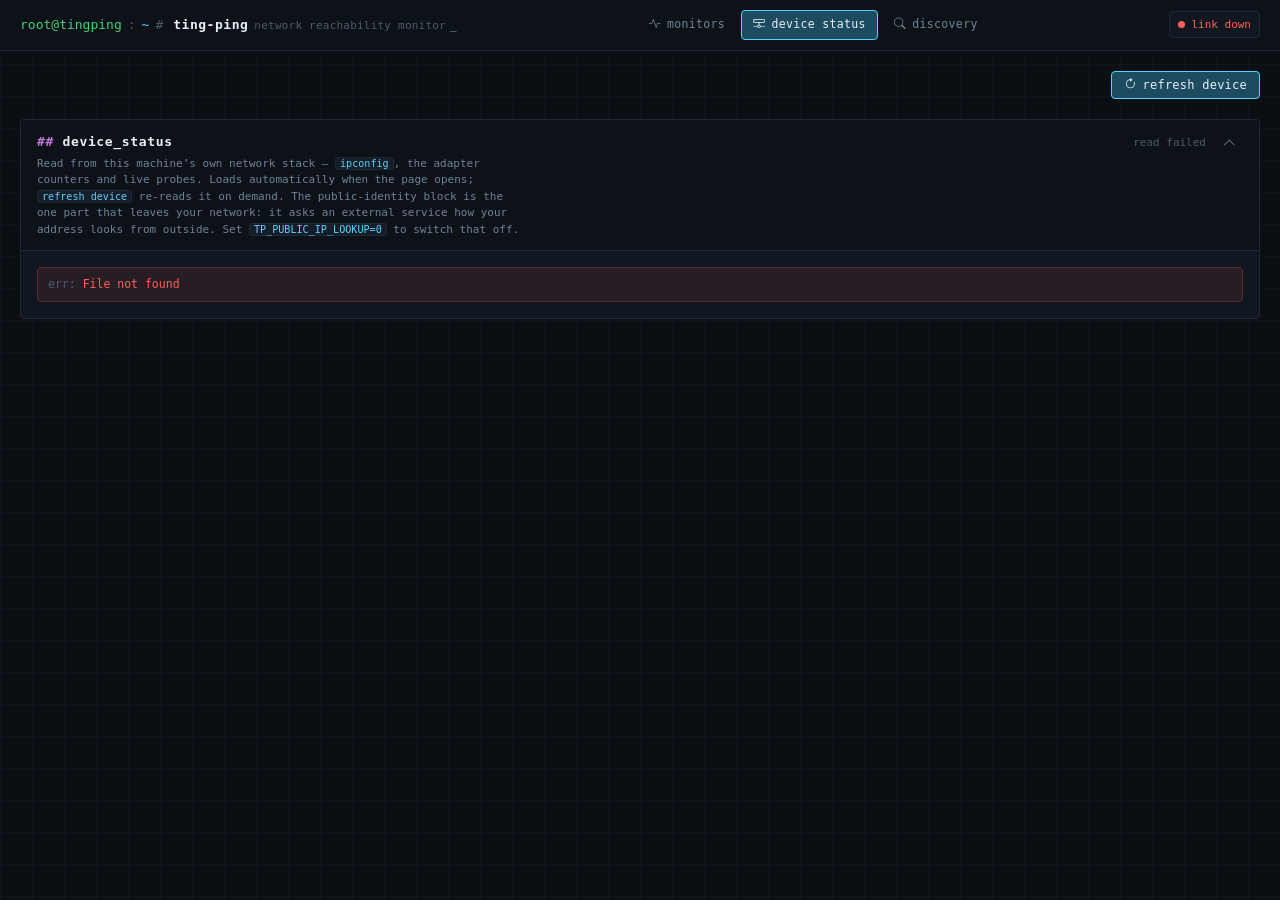
==== static/device.html @ 809aa9a5 "feat(discovery): implement network discovery and port scanning features - Added new API endpoints fo" ====
<!doctype html>
<html lang="en">
<head>
  <meta charset="UTF-8" />
  <meta name="viewport" content="width=device-width, initial-scale=1.0" />
  <title>TingPing — device status</title>
  <link rel="icon" type="image/svg+xml" href="/static/ting-ping-icon.svg">
  <link rel="stylesheet" href="https://cdn.jsdelivr.net/npm/bootstrap-icons@1.11.3/font/bootstrap-icons.css">
  <link rel="stylesheet" href="/static/css/style.css">
</head>
<body>
  <header class="app-header">
    <div class="brand">
      <span class="brand-prompt">root@tingping</span><span class="brand-sep">:</span><span class="brand-path">~</span><span class="brand-caret">#</span>
      <span class="brand-name">ting-ping</span>
      <span class="brand-tag">network reachability monitor</span>
    </div>

    <nav class="page-nav">
      <a href="/" class="nav-tab"><i class="bi bi-activity"></i> monitors</a>
      <a href="/device" class="nav-tab active"><i class="bi bi-hdd-network"></i> device status</a>
      <a href="/discovery" class="nav-tab"><i class="bi bi-search"></i> discovery</a>
    </nav>

    <div class="header-actions">
      <div id="link-status" class="link-status" title="Live websocket feed pushing check results to this page. If it drops, the page reconnects on its own.">
        <span class="link-dot"></span><span class="link-text">connecting</span>
      </div>
    </div>
  </header>

  <main>
    <div class="page-toolbar">
      <button id="btn-refresh-device" class="btn btn-primary" title="Re-read this machine's network stack right now. The panel already loads by itself when the page opens.">
        <i class="bi bi-arrow-clockwise"></i> refresh device
      </button>
    </div>

    <section id="device-panel" class="panel device-panel">
      <div class="panel-header">
        <div class="panel-title">
          <h2><span class="sigil">##</span> device_status</h2>
          <p class="panel-desc">
            Read from this machine&rsquo;s own network stack &mdash; <code>ipconfig</code>, the adapter
            counters and live probes. Loads automatically when the page opens; <code>refresh device</code>
            re-reads it on demand. The public-identity block is the one part that leaves your network:
            it asks an external service how your address looks from outside. Set
            <code>TP_PUBLIC_IP_LOOKUP=0</code> to switch that off.
          </p>
        </div>
        <div class="panel-header-right">
          <span id="device-stamp" class="stamp" title="Local time this snapshot was taken."></span>
          <button id="btn-toggle-device" class="icon-btn" aria-label="Collapse device status"
                  title="Collapse or expand this panel">
            <i class="bi bi-chevron-up"></i>
          </button>
        </div>
      </div>
      <div id="device-panel-body" class="panel-body">
        <p class="muted"><i class="bi bi-hourglass-split"></i> reading interfaces&hellip;</p>
      </div>
    </section>
  </main>

  <div id="toast-stack" class="toast-stack" aria-live="polite"></div>

  <script src="/static/js/notify.js"></script>
  <script src="/static/js/api.js"></script>
  <script src="/static/js/device-panel.js"></script>
  <script src="/static/js/ws.js"></script>
  <script src="/static/js/device-main.js"></script>
</body>
</html>
---- static/css/style.css ----
/* ting-ping — terminal-flavoured console UI.
   Committed dark theme: this is meant to sit next to a shell, not a docs site. */

:root {
  color-scheme: dark;

  --bg: #0b0f14;
  --bg-alt: #0d1219;
  --surface: #101720;
  --surface-2: #141d28;
  --border: #1e2a37;
  --border-bright: #2b3c4e;

  --text: #c9d6e2;
  --text-bright: #e8f0f7;
  --text-muted: #6e8496;
  --text-dim: #4b5c6b;

  --accent: #58d3ff;
  --accent-dim: #1d4c60;
  --success: #46d17a;
  --danger: #ff5f56;
  --warning: #e3b341;
  --unknown: #5a6b7a;
  --magenta: #c778dd;

  --mono: "JetBrains Mono", "Cascadia Mono", "Cascadia Code", ui-monospace, SFMono-Regular,
    "SF Mono", Menlo, Consolas, "DejaVu Sans Mono", "Liberation Mono", monospace;

  --radius: 4px;
  --grid-line: rgba(88, 211, 255, 0.035);
}

* { box-sizing: border-box; }

[hidden] { display: none !important; }

html { scrollbar-color: var(--border-bright) var(--bg); }

body {
  margin: 0;
  font-family: var(--mono);
  font-size: 13px;
  line-height: 1.55;
  background-color: var(--bg);
  /* faint graph-paper grid, the way a monitoring console looks */
  background-image:
    linear-gradient(var(--grid-line) 1px, transparent 1px),
    linear-gradient(90deg, var(--grid-line) 1px, transparent 1px);
  background-size: 32px 32px;
  color: var(--text);
  -webkit-font-smoothing: antialiased;
}

code {
  font-family: inherit;
  background: var(--surface-2);
  border: 1px solid var(--border);
  border-radius: 3px;
  padding: 0 4px;
  color: var(--accent);
  font-size: 0.92em;
}

::selection { background: var(--accent-dim); color: var(--text-bright); }

/* ── header ───────────────────────────────────────────────────────────── */

.app-header {
  display: flex;
  align-items: center;
  justify-content: space-between;
  flex-wrap: wrap;
  gap: 12px;
  padding: 10px 20px;
  background: var(--bg-alt);
  border-bottom: 1px solid var(--border);
  position: sticky;
  top: 0;
  z-index: 10;
}

.brand {
  display: flex;
  align-items: baseline;
  gap: 6px;
  font-size: 13px;
  white-space: nowrap;
}

.brand-prompt { color: var(--success); }
.brand-sep { color: var(--text-dim); }
.brand-path { color: var(--accent); }
.brand-caret { color: var(--text-dim); margin-right: 4px; }

.brand-name {
  color: var(--text-bright);
  font-weight: 700;
  letter-spacing: 0.04em;
}

.brand-tag {
  color: var(--text-dim);
  font-size: 11px;
  letter-spacing: 0.02em;
}

.brand-tag::after {
  content: "_";
  color: var(--accent);
  margin-left: 4px;
  animation: blink 1.1s steps(1, end) infinite;
}

.header-actions {
  display: flex;
  align-items: center;
  gap: 8px;
  flex-wrap: wrap;
}

/* ── page nav ─────────────────────────────────────────────────────────── */

.page-nav {
  display: flex;
  align-items: center;
  gap: 4px;
  flex: 1 1 auto;
  justify-content: center;
  flex-wrap: wrap;
}

.nav-tab {
  display: inline-flex;
  align-items: center;
  gap: 6px;
  font-size: 11.5px;
  letter-spacing: 0.03em;
  text-decoration: none;
  color: var(--text-muted);
  border: 1px solid transparent;
  border-radius: var(--radius);
  padding: 5px 11px;
  transition: color 0.12s ease, border-color 0.12s ease, background 0.12s ease;
}
.nav-tab:hover { color: var(--text-bright); border-color: var(--border); }
.nav-tab.active {
  color: var(--text-bright);
  background: var(--accent-dim);
  border-color: var(--accent);
}

.link-status {
  display: inline-flex;
  align-items: center;
  gap: 6px;
  font-size: 11px;
  color: var(--text-muted);
  border: 1px solid var(--border);
  border-radius: var(--radius);
  padding: 4px 8px;
  background: var(--surface);
  cursor: help;
}

.link-dot {
  width: 7px;
  height: 7px;
  border-radius: 50%;
  background: var(--unknown);
  flex-shrink: 0;
}

.link-status.online .link-dot {
  background: var(--success);
  box-shadow: 0 0 6px rgba(70, 209, 122, 0.7);
  animation: dot-breathe 2s ease-in-out infinite;
}
.link-status.online .link-text { color: var(--success); }

.link-status.offline .link-dot {
  background: var(--danger);
  animation: blink 1s steps(1, end) infinite;
}
.link-status.connecting .link-dot { animation: dot-breathe 1.2s ease-in-out infinite; }
.link-status.offline .link-text { color: var(--danger); }

/* ── buttons ──────────────────────────────────────────────────────────── */

.btn {
  display: inline-flex;
  align-items: center;
  gap: 6px;
  font-family: inherit;
  font-size: 12px;
  letter-spacing: 0.02em;
  border: 1px solid var(--border-bright);
  border-radius: var(--radius);
  padding: 6px 12px;
  background: var(--surface);
  color: var(--text);
  cursor: pointer;
  transition: border-color 0.12s ease, background 0.12s ease, color 0.12s ease;
}

.btn:hover { border-color: var(--accent); color: var(--text-bright); }
.btn:active { transform: translateY(1px); }
.btn:focus-visible { outline: 1px solid var(--accent); outline-offset: 1px; }

.btn-primary {
  background: var(--accent-dim);
  border-color: var(--accent);
  color: var(--text-bright);
}
.btn-primary:hover { background: #235a71; }

.btn-ghost { background: transparent; }

.btn-danger { background: transparent; border-color: #5c2b2b; color: var(--danger); }
.btn-danger:hover { background: rgba(255, 95, 86, 0.12); border-color: var(--danger); }

.icon-btn {
  background: none;
  border: 1px solid transparent;
  border-radius: var(--radius);
  color: var(--text-muted);
  cursor: pointer;
  font-size: 13px;
  padding: 3px 6px;
  line-height: 1;
  font-family: inherit;
}
.icon-btn:hover { color: var(--accent); border-color: var(--border-bright); }

/* ── layout / panels ──────────────────────────────────────────────────── */

main {
  max-width: 1320px;
  margin: 0 auto;
  padding: 20px;
  display: flex;
  flex-direction: column;
  gap: 20px;
}

/* Page-specific actions that don't belong in the shared navbar — each page
   supplies its own, or none at all. */
.page-toolbar {
  display: flex;
  justify-content: flex-end;
  gap: 8px;
}

.panel {
  background: var(--surface);
  border: 1px solid var(--border);
  border-radius: var(--radius);
  overflow: hidden;
}

.panel-header {
  display: flex;
  align-items: flex-start;
  justify-content: space-between;
  gap: 16px;
  flex-wrap: wrap;
  padding: 12px 16px;
  border-bottom: 1px solid var(--border);
  background: var(--bg-alt);
}

.panel-header h2 {
  margin: 0;
  font-size: 13px;
  font-weight: 700;
  letter-spacing: 0.05em;
  color: var(--text-bright);
}

.sigil { color: var(--magenta); }

.panel-title { flex: 1 1 320px; min-width: 0; }

.panel-desc {
  margin: 4px 0 0;
  font-size: 11px;
  color: var(--text-muted);
  max-width: 74ch;
  line-height: 1.5;
}

.panel-header-right {
  display: flex;
  align-items: center;
  gap: 10px;
}

.stamp {
  font-size: 11px;
  color: var(--text-dim);
  white-space: nowrap;
  cursor: help;
}

.panel-body { padding: 16px; }

.legend {
  display: flex;
  flex-direction: column;
  gap: 2px;
  font-size: 11px;
  color: var(--text-muted);
  cursor: help;
}
.legend-item { display: flex; align-items: center; gap: 6px; }
.legend .status-dot { width: 9px; height: 9px; }

/* ── device status ────────────────────────────────────────────────────── */

.status-grid {
  display: grid;
  grid-template-columns: repeat(auto-fill, minmax(300px, 1fr));
  gap: 14px;
}

.status-block {
  border: 1px solid var(--border);
  border-radius: var(--radius);
  background: var(--bg-alt);
  padding: 12px 14px;
}

.status-block h3 {
  font-size: 11px;
  text-transform: uppercase;
  letter-spacing: 0.1em;
  color: var(--accent);
  margin: 0;
}

.status-block .block-desc {
  margin: 2px 0 10px;
  font-size: 10.5px;
  color: var(--text-dim);
  line-height: 1.45;
}

.kv { margin-bottom: 9px; }
.kv:last-child { margin-bottom: 0; }

.kv-line {
  display: flex;
  align-items: baseline;
  gap: 8px;
  font-size: 12px;
}

.kv-key { color: var(--text-muted); white-space: nowrap; }

/* dotted leader between key and value, like a config dump */
.kv-fill {
  flex: 1;
  border-bottom: 1px dotted var(--border-bright);
  transform: translateY(-3px);
  min-width: 8px;
}

.kv-val {
  color: var(--text-bright);
  text-align: right;
  word-break: break-all;
}

.kv-val.ok { color: var(--success); }
.kv-val.bad { color: var(--danger); }
.kv-val.warn { color: var(--warning); }
.kv-val.na { color: var(--text-dim); }

.kv-hint {
  display: block;
  font-size: 10.5px;
  color: var(--text-dim);
  line-height: 1.4;
  margin-top: 1px;
}

/* ── monitor cards ────────────────────────────────────────────────────── */

.targets-grid {
  display: grid;
  grid-template-columns: repeat(auto-fill, minmax(330px, 1fr));
  gap: 14px;
}

.target-card {
  background: var(--bg-alt);
  border: 1px solid var(--border);
  border-left: 2px solid var(--unknown);
  border-radius: var(--radius);
  padding: 12px 14px;
  transition: border-color 0.15s ease;
}
.target-card:hover { border-color: var(--border-bright); }
.target-card.is-up { border-left-color: var(--success); }
.target-card.is-down { border-left-color: var(--danger); }
.target-card.is-unknown { border-left-color: var(--unknown); }

/* Drag to reorder. The card is only made draggable while the grip is held
   (see js/targets.js), so dragging never fights with the chart or the buttons. */
.drag-handle {
  display: inline-flex;
  color: var(--text-dim);
  cursor: grab;
  touch-action: none;
  flex-shrink: 0;
}
.drag-handle:hover { color: var(--text-muted); }
.drag-handle:active { cursor: grabbing; }

.target-card.dragging {
  opacity: 0.4;
  border-style: dashed;
  border-color: var(--accent);
  cursor: grabbing;
}
/* The grid is reordered live under the pointer, so the card being dragged is
   also the drop preview — no separate placeholder to keep in step. */
.targets-grid.reordering .target-card:not(.dragging) {
  transition: transform 0.15s ease;
}

.target-card-head {
  display: flex;
  align-items: flex-start;
  justify-content: space-between;
  gap: 8px;
}

.target-status {
  display: flex;
  align-items: center;
  gap: 9px;
  min-width: 0;
}

/* Status glyph: a core dot that beats, wrapped in rings that keep radiating
   outward the way a monitoring console pulses.

   The beat is deliberately decoupled from how often the monitor is polled: a
   1s check and a 60s check pulse at exactly the same rate, so the grid reads as
   one instrument rather than a row of clocks running at different speeds.
   --beat-period is the single source of that rate, and --beat-phase (a negative
   delay set once per card in js/targets.js) starts every dot mid-animation at
   the same offset, so cards created minutes apart still beat in unison.
   Nothing restarts these animations — a fresh result is signalled by the
   latency value flashing instead. */
.status-dot {
  position: relative;
  width: 10px;
  height: 10px;
  flex-shrink: 0;
  display: inline-block;
  --dot: var(--unknown);
  --dot-rgb: 90, 107, 122;
  --beat-period: 2.4s;
  --beat-phase: 0s;
}

.status-dot.up { --dot: var(--success); --dot-rgb: 70, 209, 122; }
.status-dot.down { --dot: var(--danger); --dot-rgb: 255, 95, 86; }
.status-dot.unknown { --dot: var(--unknown); --dot-rgb: 90, 107, 122; }

.status-dot .dot-core {
  position: absolute;
  inset: 2px;
  border-radius: 50%;
  background: var(--dot);
  box-shadow: 0 0 6px rgba(var(--dot-rgb), 0.8);
  animation: dot-beat var(--beat-period) ease-in-out var(--beat-phase) infinite;
}

.status-dot.unknown .dot-core {
  box-shadow: none;
  background: transparent;
  border: 1px solid var(--dot);
  animation: none;
}

/* Two continuously expanding rings, offset half a period so one is always
   mid-flight. Both offsets stay negative so the rings start already running. */
.status-dot.up::before,
.status-dot.up::after,
.status-dot.down::before,
.status-dot.down::after {
  content: "";
  position: absolute;
  inset: 0;
  border-radius: 50%;
  border: 1px solid var(--dot);
  animation: radar var(--beat-period) cubic-bezier(0.2, 0.6, 0.35, 1) var(--beat-phase) infinite;
}
.status-dot.up::after,
.status-dot.down::after {
  animation-delay: calc(var(--beat-phase) - var(--beat-period) / 2);
}

.target-name {
  color: var(--text-bright);
  font-weight: 700;
  overflow: hidden;
  text-overflow: ellipsis;
  white-space: nowrap;
}

.target-host {
  font-size: 11px;
  color: var(--text-muted);
  overflow: hidden;
  text-overflow: ellipsis;
  white-space: nowrap;
}

.target-card-actions { display: flex; align-items: center; gap: 8px; flex-shrink: 0; }

/* On/off slider for the monitor itself — flipping it stops or resumes the
   polling loop without opening the edit modal. */
.enable-switch {
  position: relative;
  display: inline-flex;
  align-items: center;
  width: 30px;
  height: 16px;
  flex-shrink: 0;
  border: 1px solid var(--border-bright);
  border-radius: 8px;
  background: var(--surface-2);
  cursor: pointer;
  padding: 0;
  transition: border-color 0.15s ease, background 0.15s ease;
}
.enable-switch .enable-switch-knob {
  position: absolute;
  top: 1px;
  left: 1px;
  width: 12px;
  height: 12px;
  border-radius: 50%;
  background: var(--text-dim);
  transition: transform 0.15s ease, background 0.15s ease;
}
.enable-switch.on {
  background: var(--accent-dim);
  border-color: var(--accent);
}
.enable-switch.on .enable-switch-knob {
  transform: translateX(14px);
  background: var(--accent);
  box-shadow: 0 0 5px rgba(88, 211, 255, 0.6);
}
.enable-switch:disabled { cursor: wait; opacity: 0.6; }
.enable-switch:focus-visible { outline: 1px solid var(--accent); outline-offset: 2px; }

.target-meta {
  display: flex;
  justify-content: space-between;
  align-items: center;
  gap: 10px;
  margin: 10px 0 6px;
  font-size: 11px;
}

.badge {
  display: inline-block;
  padding: 1px 7px;
  border-radius: 2px;
  font-size: 10px;
  letter-spacing: 0.06em;
  text-transform: uppercase;
  background: var(--surface-2);
  color: var(--text-muted);
  border: 1px solid var(--border-bright);
  white-space: nowrap;
  cursor: help;
}
.badge.disabled { opacity: 0.55; border-style: dashed; }

.latency-text {
  overflow: hidden;
  text-overflow: ellipsis;
  white-space: nowrap;
  text-align: right;
  min-width: 0;
  color: var(--text-bright);
  cursor: help;
}
.latency-text.bad { color: var(--danger); }
.latency-text.na { color: var(--text-dim); }

.metric-row {
  display: flex;
  align-items: center;
  justify-content: space-between;
  font-size: 10.5px;
  color: var(--text-dim);
  letter-spacing: 0.04em;
  cursor: help;
}
.metric-row .uptime-value { color: var(--text-muted); }

.uptime-bar-track {
  height: 4px;
  border-radius: 2px;
  background: var(--surface-2);
  border: 1px solid var(--border);
  overflow: hidden;
  margin: 3px 0 10px;
}
.uptime-bar-fill {
  height: 100%;
  background: linear-gradient(
    90deg,
    var(--success) 0%,
    rgba(150, 255, 190, 0.95) 50%,
    var(--success) 100%
  );
  background-size: 200% 100%;
  transition: width 0.3s ease;
  animation: sheen 3.2s linear infinite;
}

.chart-wrap {
  height: 110px;
  border: 1px solid var(--border);
  border-radius: var(--radius);
  background: var(--bg);
  padding: 6px 4px 2px;
}

.chart-caption {
  font-size: 10px;
  color: var(--text-dim);
  margin-top: 5px;
  letter-spacing: 0.03em;
}

.result-line {
  display: flex;
  align-items: baseline;
  gap: 7px;
  font-size: 11px;
  margin: 0 0 9px;
  min-height: 16px;
  cursor: help;
}

.result-code {
  flex-shrink: 0;
  padding: 0 6px;
  border-radius: 2px;
  border: 1px solid var(--border-bright);
  background: var(--surface-2);
  color: var(--text-muted);
  letter-spacing: 0.02em;
}
.result-code.ok { color: var(--success); border-color: rgba(70, 209, 122, 0.35); }
.result-code.fail {
  color: var(--danger);
  border-color: rgba(255, 95, 86, 0.4);
}
.result-code.idle { color: var(--text-dim); border-style: dashed; }

.result-detail {
  color: var(--text-dim);
  overflow: hidden;
  text-overflow: ellipsis;
  white-space: nowrap;
  min-width: 0;
}

.latency-text.flash { animation: value-flash 0.6s ease-out; }
.stamp.stamp-flash { animation: value-flash 0.9s ease-out; }

.loading { display: flex; align-items: center; gap: 8px; }

.spinner {
  display: inline-block;
  color: var(--accent);
  animation: spin 0.9s linear infinite;
}
.spinner::before { content: "◜"; }

/* ── discovery / port scan ────────────────────────────────────────────── */

.scan-form {
  display: flex;
  flex-direction: column;
  gap: 16px;
  max-width: 640px;
}

.input-row {
  display: flex;
  gap: 8px;
}
.field .input-row input[type="text"] { flex: 1; min-width: 0; width: auto; }
.field .input-row select { flex-shrink: 0; width: auto; min-width: 150px; }
.input-row .btn { flex-shrink: 0; }

.scan-actions {
  display: flex;
  align-items: center;
  gap: 12px;
}

.scan-progress {
  display: inline-flex;
  align-items: center;
  gap: 7px;
  font-size: 11.5px;
  color: var(--text-muted);
}

.scan-summary {
  margin: 0 0 12px;
  font-size: 11.5px;
}

#discovery-results,
#portscan-results {
  margin-top: 20px;
  padding-top: 20px;
  border-top: 1px solid var(--border);
}

.hosts-grid {
  display: grid;
  grid-template-columns: repeat(auto-fill, minmax(230px, 1fr));
  gap: 12px;
}

.host-card {
  background: var(--bg-alt);
  border: 1px solid var(--border);
  border-left: 2px solid var(--success);
  border-radius: var(--radius);
  padding: 10px 12px;
  animation: card-enter 0.28s ease-out;
}

.host-card-head {
  display: flex;
  align-items: center;
  gap: 8px;
}

.host-ident { flex: 1; min-width: 0; }

.host-ip {
  color: var(--text-bright);
  font-weight: 700;
  font-size: 12.5px;
  overflow: hidden;
  text-overflow: ellipsis;
  white-space: nowrap;
}

.host-hostname {
  font-size: 11px;
  color: var(--text-muted);
  overflow: hidden;
  text-overflow: ellipsis;
  white-space: nowrap;
}

.host-meta {
  display: flex;
  align-items: center;
  justify-content: space-between;
  gap: 8px;
  margin-top: 9px;
}

.ports-grid {
  display: flex;
  flex-wrap: wrap;
  gap: 8px;
}

.port-chip {
  display: inline-block;
  padding: 4px 9px;
  border-radius: 2px;
  font-size: 11px;
  letter-spacing: 0.02em;
  background: var(--surface-2);
  border: 1px solid var(--border-bright);
  color: var(--text-muted);
  cursor: help;
}
.port-chip.open { color: var(--success); border-color: rgba(70, 209, 122, 0.4); }
.port-chip.closed { color: var(--text-dim); border-style: dashed; }
.port-chip.filtered { color: var(--warning); border-color: rgba(227, 179, 65, 0.4); }

/* ── empty / muted states ─────────────────────────────────────────────── */

.empty-state {
  text-align: center;
  padding: 34px 20px;
  color: var(--text-muted);
  font-size: 12px;
}
.empty-state .ascii {
  font-family: inherit;
  color: var(--text-dim);
  margin: 0 0 12px;
  font-size: 12px;
  line-height: 1.3;
}

.muted { color: var(--text-muted); font-size: 12px; }

/* ── modal ────────────────────────────────────────────────────────────── */

.modal-backdrop {
  position: fixed;
  inset: 0;
  background: rgba(3, 6, 10, 0.78);
  display: flex;
  align-items: center;
  justify-content: center;
  z-index: 100;
  padding: 16px;
}

.modal {
  background: var(--surface);
  border: 1px solid var(--border-bright);
  border-radius: var(--radius);
  width: 100%;
  max-width: 480px;
  max-height: 90vh;
  overflow-y: auto;
  box-shadow: 0 16px 48px rgba(0, 0, 0, 0.6);
}

.modal-header {
  display: flex;
  align-items: center;
  justify-content: space-between;
  padding: 11px 16px;
  border-bottom: 1px solid var(--border);
  background: var(--bg-alt);
  position: sticky;
  top: 0;
}
.modal-header h2 {
  margin: 0;
  font-size: 13px;
  letter-spacing: 0.04em;
  color: var(--text-bright);
}
.modal-header .sigil { color: var(--success); }

.modal-body {
  padding: 16px;
  display: flex;
  flex-direction: column;
  gap: 16px;
}

.field { display: flex; flex-direction: column; gap: 3px; }

.field-label {
  font-size: 11px;
  letter-spacing: 0.08em;
  text-transform: uppercase;
  color: var(--accent);
}

.field-hint {
  font-size: 11px;
  color: var(--text-muted);
  line-height: 1.45;
  margin-bottom: 4px;
}

.field-note {
  font-size: 11px;
  color: var(--text-dim);
  line-height: 1.45;
  margin-top: 4px;
}

.req, .opt {
  font-size: 9.5px;
  letter-spacing: 0.08em;
  padding: 0 4px;
  border-radius: 2px;
  border: 1px solid var(--border-bright);
  text-transform: uppercase;
}
.req { color: var(--warning); border-color: #4a3c17; }
.opt { color: var(--text-dim); }

/* Shared by every `.field` — inside the add/edit modal and in plain-page
   forms like discovery's, so both pick up the same look from one place. */
.field input[type="text"],
.field input[type="number"],
.field select {
  font-family: inherit;
  font-size: 12.5px;
  padding: 7px 9px;
  border-radius: var(--radius);
  border: 1px solid var(--border-bright);
  background: var(--bg);
  color: var(--text-bright);
  width: 100%;
}
.field input::placeholder { color: var(--text-dim); }
.field input:focus,
.field select:focus {
  outline: none;
  border-color: var(--accent);
  box-shadow: 0 0 0 1px var(--accent-dim);
}

.field select option { background: var(--surface); color: var(--text); }

input[type="range"] {
  -webkit-appearance: none;
  appearance: none;
  width: 100%;
  height: 4px;
  background: var(--surface-2);
  border: 1px solid var(--border-bright);
  border-radius: 2px;
  margin: 6px 0 2px;
}
input[type="range"]::-webkit-slider-thumb {
  -webkit-appearance: none;
  appearance: none;
  width: 12px;
  height: 16px;
  border-radius: 2px;
  background: var(--accent);
  cursor: ew-resize;
}
input[type="range"]::-moz-range-thumb {
  width: 12px;
  height: 16px;
  border: none;
  border-radius: 2px;
  background: var(--accent);
  cursor: ew-resize;
}

.range-scale {
  display: flex;
  justify-content: space-between;
  font-size: 10px;
  color: var(--text-dim);
}

.method-fields {
  display: flex;
  flex-direction: column;
  gap: 16px;
  border-left: 1px solid var(--border-bright);
  padding-left: 12px;
}

/* A port number is at most 5 digits — stretching it across the whole modal
   like the host/path fields do just leaves a wide empty box. */
#f-tcp-port {
  width: 120px;
}

.form-error {
  background: rgba(255, 95, 86, 0.09);
  border: 1px solid #5c2b2b;
  color: var(--danger);
  padding: 8px 10px;
  border-radius: var(--radius);
  font-size: 11.5px;
  line-height: 1.45;
}
.form-error::before { content: "err: "; color: var(--text-dim); }

.modal-actions {
  display: flex;
  justify-content: space-between;
  align-items: center;
  gap: 10px;
  border-top: 1px solid var(--border);
  margin-top: 2px;
  padding-top: 14px;
}
.modal-actions-right { display: flex; gap: 8px; margin-left: auto; }

.confirm-modal { max-width: 380px; }

.confirm-message {
  margin: 0;
  font-size: 12.5px;
  line-height: 1.55;
  color: var(--text);
}

/* ── toasts ───────────────────────────────────────────────────────────── */

.toast-stack {
  position: fixed;
  bottom: 18px;
  right: 18px;
  z-index: 200;
  display: flex;
  flex-direction: column;
  gap: 8px;
  width: min(340px, calc(100vw - 36px));
}

.toast {
  display: flex;
  align-items: flex-start;
  gap: 9px;
  padding: 10px 11px;
  background: var(--surface);
  border: 1px solid var(--border-bright);
  border-left: 2px solid var(--danger);
  border-radius: var(--radius);
  box-shadow: 0 10px 28px rgba(0, 0, 0, 0.45);
  animation: toast-enter 0.18s ease-out;
}
.toast-warning { border-left-color: var(--warning); }

.toast-icon {
  flex-shrink: 0;
  margin-top: 1px;
  color: var(--danger);
  font-size: 13px;
}
.toast-warning .toast-icon { color: var(--warning); }

.toast-body { flex: 1; min-width: 0; }

.toast-title {
  font-size: 11px;
  font-weight: 700;
  letter-spacing: 0.04em;
  color: var(--text-bright);
  margin-bottom: 2px;
}

.toast-msg {
  font-size: 11.5px;
  line-height: 1.45;
  color: var(--text-muted);
  word-break: break-word;
}

.toast-close {
  flex-shrink: 0;
  margin: -3px -3px 0 0;
}

.toast-leave { animation: toast-leave 0.16s ease-in forwards; }

@keyframes toast-enter {
  0%   { opacity: 0; transform: translateY(6px); }
  100% { opacity: 1; transform: translateY(0); }
}

@keyframes toast-leave {
  0%   { opacity: 1; transform: translateX(0); }
  100% { opacity: 0; transform: translateX(12px); }
}

/* ── motion ───────────────────────────────────────────────────────────────
   All of these run on their own: the page should look alive while it is
   polling, without anyone having to hover over it. */

@keyframes radar {
  0%   { transform: scale(1);   opacity: 0.75; }
  70%  { opacity: 0; }
  100% { transform: scale(3.2); opacity: 0; }
}

/* A two-beat pulse — the lub-dub of a heart monitor — then a long rest. Runs at
   one fixed rate for every monitor, whatever its polling interval. */
@keyframes dot-beat {
  0%   { transform: scale(1);    opacity: 0.85; }
  8%   { transform: scale(1.35); opacity: 1; }
  17%  { transform: scale(1);    opacity: 0.92; }
  25%  { transform: scale(1.2);  opacity: 1; }
  36%  { transform: scale(1);    opacity: 0.85; }
  100% { transform: scale(1);    opacity: 0.85; }
}

/* The header dot on the live-feed indicator, which is not a monitor. */
@keyframes dot-breathe {
  0%, 100% { opacity: 1;    transform: scale(1); }
  50%      { opacity: 0.72; transform: scale(0.86); }
}

@keyframes value-flash {
  0%   { color: var(--accent); text-shadow: 0 0 8px rgba(88, 211, 255, 0.65); }
  100% { color: inherit;       text-shadow: none; }
}

@keyframes sheen {
  0%   { background-position: 150% 0; }
  100% { background-position: -50% 0; }
}

@keyframes blink {
  0%, 49%   { opacity: 1; }
  50%, 100% { opacity: 0; }
}

@keyframes card-enter {
  0%   { opacity: 0; transform: translateY(6px); }
  100% { opacity: 1; transform: translateY(0); }
}

.target-card.enter { animation: card-enter 0.28s ease-out; }

@keyframes spin {
  100% { transform: rotate(360deg); }
}

@media (prefers-reduced-motion: reduce) {
  *,
  *::before,
  *::after {
    animation-duration: 0.01ms !important;
    animation-iteration-count: 1 !important;
    transition-duration: 0.01ms !important;
  }
  .status-dot .dot-core { opacity: 1; transform: none; }
}

@media (max-width: 640px) {
  .app-header { flex-direction: column; align-items: stretch; }
  .header-actions { justify-content: flex-start; }
  .brand-tag { display: none; }
  .legend { flex-direction: column; }
}
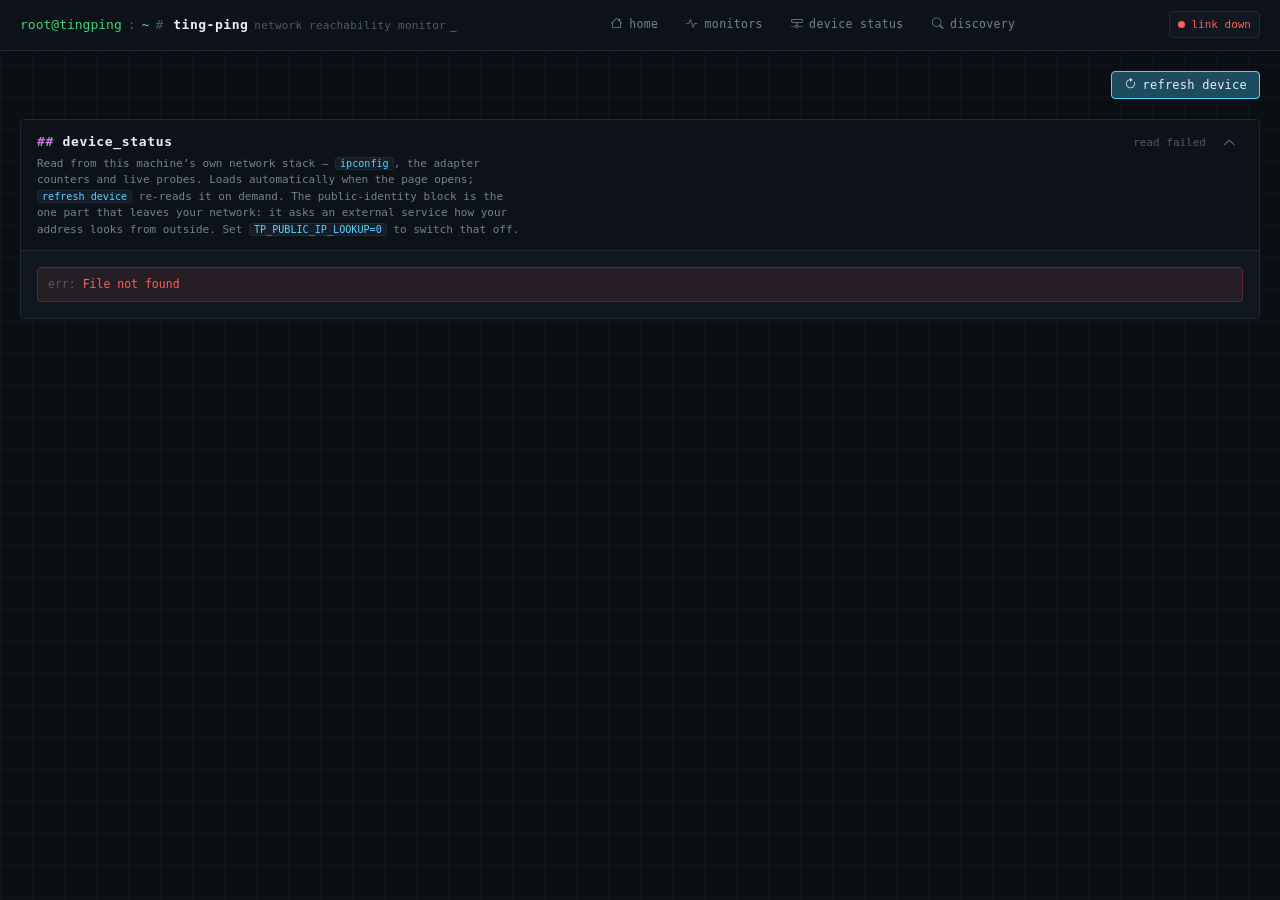
==== commit 46a94966: "feat(dashboard): add monitor page and dashboard statistics; refactor navbar and styles" ====
--- a/static/device.html
+++ b/static/device.html
@@ -9,25 +9,7 @@
   <link rel="stylesheet" href="/static/css/style.css">
 </head>
 <body>
-  <header class="app-header">
-    <div class="brand">
-      <span class="brand-prompt">root@tingping</span><span class="brand-sep">:</span><span class="brand-path">~</span><span class="brand-caret">#</span>
-      <span class="brand-name">ting-ping</span>
-      <span class="brand-tag">network reachability monitor</span>
-    </div>
-
-    <nav class="page-nav">
-      <a href="/" class="nav-tab"><i class="bi bi-activity"></i> monitors</a>
-      <a href="/device" class="nav-tab active"><i class="bi bi-hdd-network"></i> device status</a>
-      <a href="/discovery" class="nav-tab"><i class="bi bi-search"></i> discovery</a>
-    </nav>
-
-    <div class="header-actions">
-      <div id="link-status" class="link-status" title="Live websocket feed pushing check results to this page. If it drops, the page reconnects on its own.">
-        <span class="link-dot"></span><span class="link-text">connecting</span>
-      </div>
-    </div>
-  </header>
+  <header class="app-header" id="app-header"></header>
 
   <main>
     <div class="page-toolbar">
@@ -64,6 +46,7 @@
 
   <div id="toast-stack" class="toast-stack" aria-live="polite"></div>
 
+  <script src="/static/js/navbar.js"></script>
   <script src="/static/js/notify.js"></script>
   <script src="/static/js/api.js"></script>
   <script src="/static/js/device-panel.js"></script>
--- a/static/css/style.css
+++ b/static/css/style.css
@@ -314,6 +314,112 @@
 }
 .legend-item { display: flex; align-items: center; gap: 6px; }
 .legend .status-dot { width: 9px; height: 9px; }
+
+/* ── dashboard (home) ─────────────────────────────────────────────────── */
+
+.stat-strip {
+  display: grid;
+  grid-template-columns: repeat(auto-fit, minmax(110px, 1fr));
+  gap: 14px;
+}
+
+.stat-tile {
+  display: flex;
+  flex-direction: column;
+  gap: 2px;
+  padding: 10px 14px;
+  border: 1px solid var(--border);
+  border-radius: var(--radius);
+  background: var(--bg-alt);
+}
+
+.stat-value {
+  font-size: 24px;
+  font-weight: 700;
+  color: var(--text-bright);
+  line-height: 1.2;
+}
+
+.stat-up .stat-value { color: var(--success); }
+.stat-down .stat-value { color: var(--danger); }
+.stat-unknown .stat-value { color: var(--unknown); }
+
+.stat-label {
+  font-size: 10.5px;
+  text-transform: uppercase;
+  letter-spacing: 0.08em;
+  color: var(--text-muted);
+}
+
+.dash-cards {
+  display: grid;
+  grid-template-columns: repeat(auto-fit, minmax(280px, 1fr));
+  gap: 14px;
+  margin-top: 20px;
+}
+
+.dash-card {
+  display: flex;
+  align-items: center;
+  gap: 14px;
+  padding: 16px;
+  background: var(--surface);
+  border: 1px solid var(--border);
+  border-radius: var(--radius);
+  color: inherit;
+  text-decoration: none;
+  transition: border-color 0.15s ease, background 0.15s ease;
+}
+
+.dash-card:hover {
+  border-color: var(--accent-dim);
+  background: var(--surface-2);
+}
+
+.dash-card-icon {
+  flex: 0 0 auto;
+  display: flex;
+  align-items: center;
+  justify-content: center;
+  width: 40px;
+  height: 40px;
+  border-radius: var(--radius);
+  background: var(--bg-alt);
+  border: 1px solid var(--border-bright);
+  color: var(--accent);
+  font-size: 17px;
+}
+
+.dash-card-body { flex: 1 1 auto; min-width: 0; }
+
+.dash-card-body h3 {
+  margin: 0 0 4px;
+  font-size: 13px;
+  color: var(--text-bright);
+}
+
+.dash-card-desc {
+  margin: 0 0 8px;
+  font-size: 11px;
+  color: var(--text-dim);
+  line-height: 1.5;
+}
+
+.dash-card-meta {
+  font-size: 11px;
+  color: var(--text-muted);
+}
+
+.dash-card-meta .ok { color: var(--success); }
+.dash-card-meta .bad { color: var(--danger); }
+
+.dash-card-arrow {
+  flex: 0 0 auto;
+  color: var(--text-dim);
+  font-size: 16px;
+}
+
+.dash-card:hover .dash-card-arrow { color: var(--accent); }
 
 /* ── device status ────────────────────────────────────────────────────── */
 
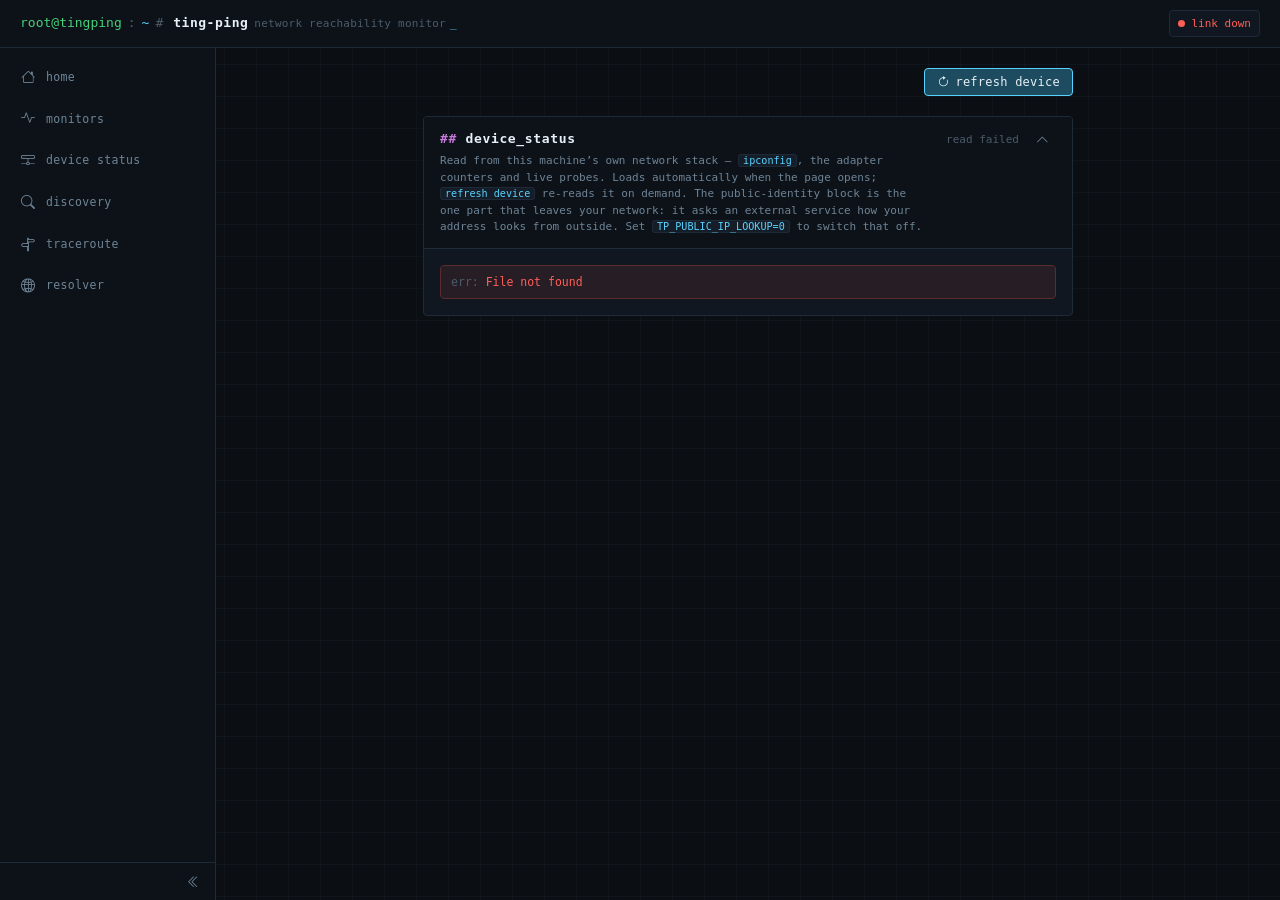
==== commit 34ec825f: "feat: add traceroute and resolver functionalities - Introduced new pages for traceroute and IP resol" ====
--- a/static/device.html
+++ b/static/device.html
@@ -11,7 +11,11 @@
 <body>
   <header class="app-header" id="app-header"></header>
 
-  <main>
+  <div class="app-shell">
+    <aside class="sidebar" id="app-sidebar"></aside>
+
+    <div class="app-content">
+      <main>
     <div class="page-toolbar">
       <button id="btn-refresh-device" class="btn btn-primary" title="Re-read this machine's network stack right now. The panel already loads by itself when the page opens.">
         <i class="bi bi-arrow-clockwise"></i> refresh device
@@ -42,7 +46,9 @@
         <p class="muted"><i class="bi bi-hourglass-split"></i> reading interfaces&hellip;</p>
       </div>
     </section>
-  </main>
+      </main>
+    </div>
+  </div>
 
   <div id="toast-stack" class="toast-stack" aria-live="polite"></div>
 
--- a/static/css/style.css
+++ b/static/css/style.css
@@ -3,6 +3,10 @@
 
 :root {
   color-scheme: dark;
+
+  /* Kept in sync with the topbar's real rendered height by navbar.js, so the
+     sidebar (which sits below it) always starts exactly where it ends. */
+  --header-h: 49px;
 
   --bg: #0b0f14;
   --bg-alt: #0d1219;
@@ -64,6 +68,72 @@
 
 ::selection { background: var(--accent-dim); color: var(--text-bright); }
 
+/* ── app shell / sidebar ──────────────────────────────────────────────── */
+
+.app-shell {
+  display: flex;
+  align-items: stretch;
+}
+
+.sidebar {
+  --sidebar-w: 216px;
+  --sidebar-w-collapsed: 56px;
+  width: var(--sidebar-w);
+  flex: 0 0 auto;
+  display: flex;
+  flex-direction: column;
+  background: var(--bg-alt);
+  border-right: 1px solid var(--border);
+  position: sticky;
+  top: var(--header-h);
+  height: calc(100vh - var(--header-h));
+  overflow-x: hidden;
+  overflow-y: auto;
+  transition: width 0.16s ease;
+  z-index: 30;
+}
+.sidebar.collapsed { width: var(--sidebar-w-collapsed); }
+
+.sidebar-nav {
+  display: flex;
+  flex-direction: column;
+  gap: 2px;
+  padding: 10px 8px;
+  flex: 1 1 auto;
+}
+
+.sidebar-footer {
+  padding: 8px;
+  border-top: 1px solid var(--border);
+  display: flex;
+  flex-direction: column;
+  gap: 8px;
+}
+
+.sidebar-collapse-btn {
+  align-self: flex-end;
+  font-size: 14px;
+}
+.sidebar.collapsed .sidebar-collapse-btn { align-self: center; }
+
+.sidebar-backdrop {
+  position: fixed;
+  inset: 0;
+  background: rgba(3, 6, 10, 0.6);
+  opacity: 0;
+  pointer-events: none;
+  transition: opacity 0.18s ease;
+  z-index: 25;
+}
+.sidebar-backdrop.visible { opacity: 1; pointer-events: auto; }
+
+.app-content {
+  flex: 1 1 auto;
+  min-width: 0;
+  display: flex;
+  flex-direction: column;
+}
+
 /* ── header ───────────────────────────────────────────────────────────── */
 
 .app-header {
@@ -77,8 +147,17 @@
   border-bottom: 1px solid var(--border);
   position: sticky;
   top: 0;
-  z-index: 10;
-}
+  z-index: 40;
+}
+
+.header-left {
+  display: flex;
+  align-items: center;
+  gap: 12px;
+  min-width: 0;
+}
+
+.sidebar-mobile-btn { display: none; }
 
 .brand {
   display: flex;
@@ -119,28 +198,21 @@
   flex-wrap: wrap;
 }
 
-/* ── page nav ─────────────────────────────────────────────────────────── */
-
-.page-nav {
-  display: flex;
-  align-items: center;
-  gap: 4px;
-  flex: 1 1 auto;
-  justify-content: center;
-  flex-wrap: wrap;
-}
+/* ── page nav (sidebar links) ─────────────────────────────────────────── */
 
 .nav-tab {
-  display: inline-flex;
-  align-items: center;
-  gap: 6px;
+  display: flex;
+  align-items: center;
+  gap: 10px;
   font-size: 11.5px;
   letter-spacing: 0.03em;
   text-decoration: none;
   color: var(--text-muted);
   border: 1px solid transparent;
   border-radius: var(--radius);
-  padding: 5px 11px;
+  padding: 8px 11px;
+  white-space: nowrap;
+  overflow: hidden;
   transition: color 0.12s ease, border-color 0.12s ease, background 0.12s ease;
 }
 .nav-tab:hover { color: var(--text-bright); border-color: var(--border); }
@@ -149,6 +221,11 @@
   background: var(--accent-dim);
   border-color: var(--accent);
 }
+.nav-tab i { flex-shrink: 0; font-size: 14px; width: 16px; text-align: center; }
+.nav-label { overflow: hidden; text-overflow: ellipsis; }
+
+.sidebar.collapsed .nav-tab { justify-content: center; padding: 8px; }
+.sidebar.collapsed .nav-label { display: none; }
 
 .link-status {
   display: inline-flex;
@@ -907,6 +984,54 @@
 .port-chip.closed { color: var(--text-dim); border-style: dashed; }
 .port-chip.filtered { color: var(--warning); border-color: rgba(227, 179, 65, 0.4); }
 
+/* ── traceroute ────────────────────────────────────────────────────────── */
+
+.hop-table {
+  width: 100%;
+  border-collapse: collapse;
+  font-size: 12px;
+}
+
+.hop-table th {
+  text-align: left;
+  padding: 6px 10px;
+  color: var(--text-muted);
+  font-weight: 500;
+  border-bottom: 1px solid var(--border);
+}
+
+.hop-table td {
+  padding: 6px 10px;
+  border-bottom: 1px solid var(--border);
+  white-space: nowrap;
+}
+
+.hop-row { animation: card-enter 0.28s ease-out; }
+.hop-num { color: var(--text-dim); }
+.hop-addr { color: var(--text-bright); font-weight: 700; }
+.hop-host { color: var(--text-muted); overflow: hidden; text-overflow: ellipsis; max-width: 260px; }
+.hop-rtt { color: var(--text); }
+.hop-timeout .hop-rtt,
+td.hop-timeout { color: var(--text-dim); }
+.hop-row.hop-timeout .hop-addr { color: var(--text-dim); font-style: italic; }
+.hop-row.hop-reached .hop-addr { color: var(--success); }
+.hop-row.hop-reached { border-left: 2px solid var(--success); }
+
+/* ── ip resolver ───────────────────────────────────────────────────────── */
+
+#resolver-output { margin-top: 18px; }
+
+.resolve-group { margin: 0 0 16px; }
+.resolve-group-title {
+  font-size: 11px;
+  text-transform: uppercase;
+  letter-spacing: 0.04em;
+  color: var(--text-muted);
+  margin-bottom: 8px;
+}
+.resolve-chip { cursor: pointer; }
+.resolve-chip:hover { border-color: var(--accent); color: var(--accent); }
+
 /* ── empty / muted states ─────────────────────────────────────────────── */
 
 .empty-state {
@@ -1245,6 +1370,28 @@
   .status-dot .dot-core { opacity: 1; transform: none; }
 }
 
+@media (max-width: 900px) {
+  .sidebar-mobile-btn { display: inline-flex; }
+  .sidebar-collapse-btn { display: none; }
+
+  .sidebar {
+    position: fixed;
+    top: var(--header-h);
+    left: 0;
+    width: var(--sidebar-w) !important;
+    height: calc(100vh - var(--header-h));
+    transform: translateX(-100%);
+    box-shadow: none;
+    transition: transform 0.2s ease;
+  }
+  .sidebar.mobile-open {
+    transform: translateX(0);
+    box-shadow: 16px 0 40px rgba(0, 0, 0, 0.55);
+  }
+  .sidebar.collapsed .nav-label { display: inline; }
+  .sidebar.collapsed .nav-tab { justify-content: flex-start; padding: 8px 11px; }
+}
+
 @media (max-width: 640px) {
   .app-header { flex-direction: column; align-items: stretch; }
   .header-actions { justify-content: flex-start; }
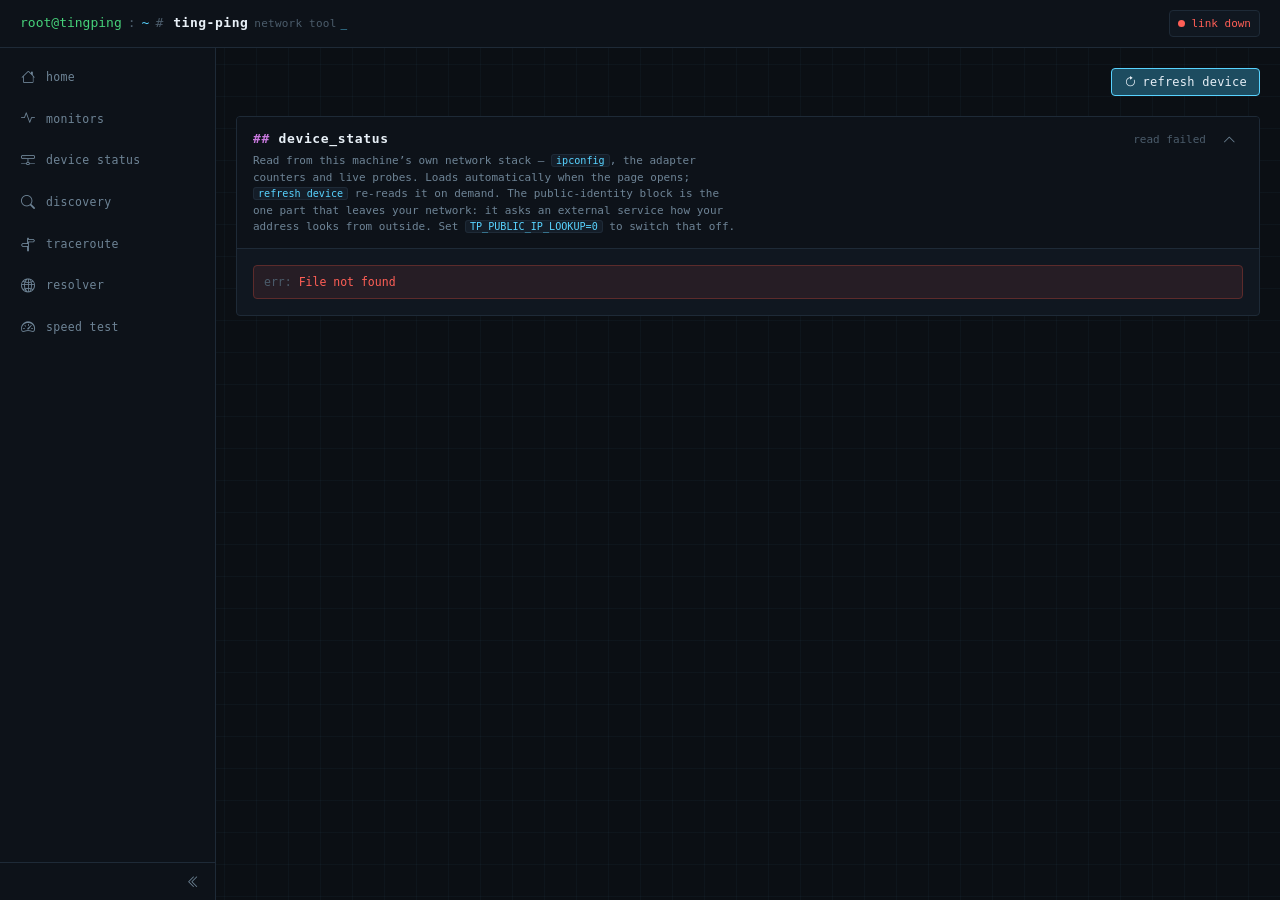
==== commit 3e0decdf: "feat: vendor Bootstrap Icons and Chart.js for offline support Serve bootstrap-icons and chart.js fro" ====
--- a/static/device.html
+++ b/static/device.html
@@ -5,7 +5,7 @@
   <meta name="viewport" content="width=device-width, initial-scale=1.0" />
   <title>TingPing — device status</title>
   <link rel="icon" type="image/svg+xml" href="/static/ting-ping-icon.svg">
-  <link rel="stylesheet" href="https://cdn.jsdelivr.net/npm/bootstrap-icons@1.11.3/font/bootstrap-icons.css">
+  <link rel="stylesheet" href="/static/vendor/bootstrap-icons/bootstrap-icons.css">
   <link rel="stylesheet" href="/static/css/style.css">
 </head>
 <body>
--- a/static/css/style.css
+++ b/static/css/style.css
@@ -93,6 +93,10 @@
   z-index: 30;
 }
 .sidebar.collapsed { width: var(--sidebar-w-collapsed); }
+/* Applied only for the initial-state sync on page load, so the sidebar
+   starts in its stored collapsed/expanded state instantly instead of
+   visibly animating through it on every navigation. */
+.sidebar.no-transition { transition: none !important; }
 
 .sidebar-nav {
   display: flex;
@@ -312,8 +316,7 @@
 /* ── layout / panels ──────────────────────────────────────────────────── */
 
 main {
-  max-width: 1320px;
-  margin: 0 auto;
+  width: 100%;
   padding: 20px;
   display: flex;
   flex-direction: column;
@@ -577,16 +580,14 @@
 
 .target-card {
   background: var(--bg-alt);
-  border: 1px solid var(--border);
-  border-left: 2px solid var(--unknown);
+  border: 2px solid var(--unknown);
   border-radius: var(--radius);
   padding: 12px 14px;
   transition: border-color 0.15s ease;
 }
-.target-card:hover { border-color: var(--border-bright); }
-.target-card.is-up { border-left-color: var(--success); }
-.target-card.is-down { border-left-color: var(--danger); }
-.target-card.is-unknown { border-left-color: var(--unknown); }
+.target-card.is-up { border-color: var(--success); }
+.target-card.is-down { border-color: var(--danger); }
+.target-card.is-unknown { border-color: var(--unknown); }
 
 /* Drag to reorder. The card is only made draggable while the grip is held
    (see js/targets.js), so dragging never fights with the chart or the buttons. */
@@ -894,6 +895,15 @@
   align-items: center;
   gap: 12px;
 }
+.scan-actions select {
+  font-family: inherit;
+  font-size: 12.5px;
+  padding: 7px 9px;
+  border-radius: var(--radius);
+  border: 1px solid var(--border-bright);
+  background: var(--bg);
+  color: var(--text-bright);
+}
 
 .scan-progress {
   display: inline-flex;
@@ -909,7 +919,8 @@
 }
 
 #discovery-results,
-#portscan-results {
+#portscan-results,
+#traceroute-results {
   margin-top: 20px;
   padding-top: 20px;
   border-top: 1px solid var(--border);
@@ -1016,6 +1027,68 @@
 .hop-row.hop-timeout .hop-addr { color: var(--text-dim); font-style: italic; }
 .hop-row.hop-reached .hop-addr { color: var(--success); }
 .hop-row.hop-reached { border-left: 2px solid var(--success); }
+
+/* ── speed test ────────────────────────────────────────────────────────── */
+
+.speed-phases {
+  display: flex;
+  gap: 8px;
+  margin: 18px 0 4px;
+}
+
+.speed-phase {
+  flex: 1;
+  display: flex;
+  align-items: center;
+  justify-content: center;
+  gap: 8px;
+  padding: 9px 10px;
+  border: 1px solid var(--border);
+  border-radius: var(--radius);
+  background: var(--bg-alt);
+  font-size: 11.5px;
+  letter-spacing: 0.03em;
+  color: var(--text-dim);
+  transition: color 0.15s ease, border-color 0.15s ease;
+}
+.speed-phase i { font-size: 13px; }
+.speed-phase.active { color: var(--accent); border-color: var(--accent); }
+.speed-phase.active i { animation: dot-breathe 1.1s ease-in-out infinite; }
+.speed-phase.done { color: var(--success); border-color: rgba(70, 209, 122, 0.4); }
+
+.speed-bar-wrap { margin: 14px 0 4px; }
+
+.speed-bar-track {
+  height: 8px;
+  border-radius: 4px;
+  background: var(--surface-2);
+  border: 1px solid var(--border);
+  overflow: hidden;
+}
+.speed-bar-fill {
+  height: 100%;
+  width: 0%;
+  background: var(--accent);
+  box-shadow: 0 0 6px rgba(88, 211, 255, 0.5);
+  transition: width 0.15s ease;
+}
+
+.speed-bar-label {
+  margin-top: 5px;
+  font-size: 11px;
+  color: var(--text-muted);
+  text-align: right;
+}
+
+#speedtest-server { margin-top: 10px; }
+
+.speedtest-panel #speedtest-results {
+  margin-top: 20px;
+  padding-top: 20px;
+  border-top: 1px solid var(--border);
+}
+/* "191.4 Mbps" runs longer than the plain numbers this tile was sized for. */
+.speedtest-panel .stat-value { font-size: 19px; }
 
 /* ── ip resolver ───────────────────────────────────────────────────────── */
 
